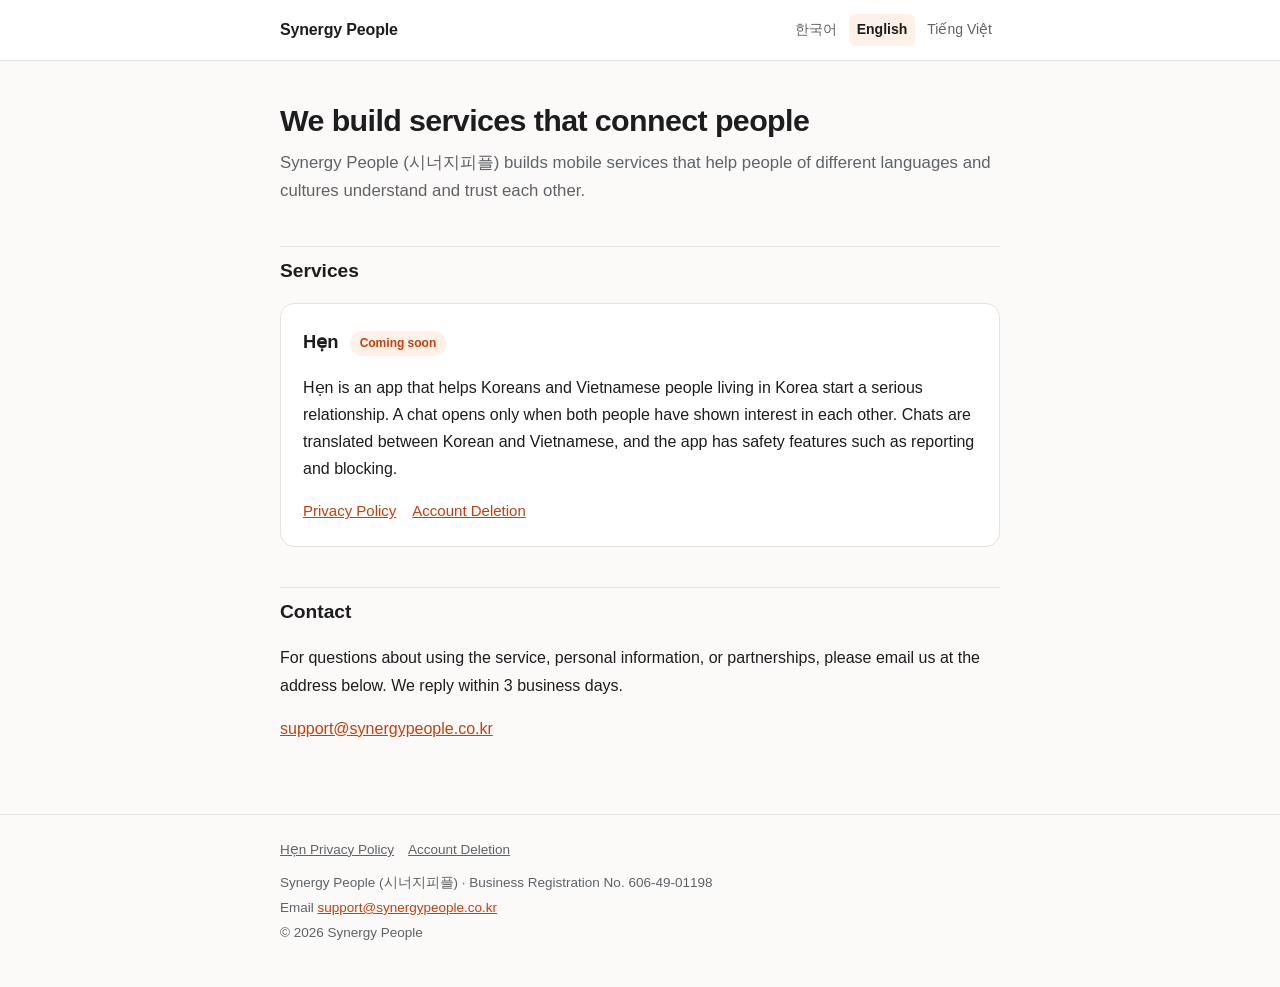
==== en/index.html @ dea3beb9 "Add company site, Hẹn privacy policy and account deletion pages (ko/en/vi) Co-Authored-By: Claude Op" ====
<!doctype html>
<html lang="en">
<head>
<meta charset="utf-8">
<meta name="viewport" content="width=device-width, initial-scale=1">
<title>Synergy People (시너지피플)</title>
<meta name="description" content="Synergy People builds mobile services that connect people with each other.">
<link rel="stylesheet" href="/assets/style.css">
<link rel="alternate" hreflang="ko" href="https://synergypeople.co.kr/">
<link rel="alternate" hreflang="en" href="https://synergypeople.co.kr/en/">
<link rel="alternate" hreflang="vi" href="https://synergypeople.co.kr/vi/">
</head>
<body>
<header class="top"><div class="wrap">
  <a class="brand" href="/en/">Synergy People</a>
  <nav class="lang" aria-label="Language"><a href="/">한국어</a><a href="/en/" aria-current="true">English</a><a href="/vi/">Tiếng Việt</a></nav>
</div></header>

<main><div class="wrap">
  <h1>We build services that connect people</h1>
  <p class="lead">Synergy People (시너지피플) builds mobile services that help people of different languages and cultures understand and trust each other.</p>

  <h2>Services</h2>
  <div class="card">
    <h3>Hẹn <span class="tag">Coming soon</span></h3>
    <p>Hẹn is an app that helps Koreans and Vietnamese people living in Korea start a serious relationship. A chat opens only when both people have shown interest in each other. Chats are translated between Korean and Vietnamese, and the app has safety features such as reporting and blocking.</p>
    <ul class="links">
      <li><a href="/hen/privacy/en/">Privacy Policy</a></li>
      <li><a href="/hen/delete-account/en/">Account Deletion</a></li>
    </ul>
  </div>

  <h2>Contact</h2>
  <p>For questions about using the service, personal information, or partnerships, please email us at the address below. We reply within 3 business days.</p>
  <p><a href="mailto:support@synergypeople.co.kr">support@synergypeople.co.kr</a></p>
</div></main>

<footer class="bottom"><div class="wrap">
  <nav><a href="/hen/privacy/en/">Hẹn Privacy Policy</a><a href="/hen/delete-account/en/">Account Deletion</a></nav>
  <p>Synergy People (시너지피플) · Business Registration No. 606-49-01198</p>
  <p>Email <a href="mailto:support@synergypeople.co.kr">support@synergypeople.co.kr</a></p>
  <p>© 2026 Synergy People</p>
</div></footer>
</body>
</html>
---- assets/style.css ----
:root {
  --bg: #fbfaf8;
  --surface: #ffffff;
  --text: #1d1d1f;
  --muted: #5f6368;
  --line: #e6e3de;
  --accent: #c2410c;
  --accent-soft: #fff1e8;
  --max: 760px;
  color-scheme: light dark;
}
@media (prefers-color-scheme: dark) {
  :root {
    --bg: #141414;
    --surface: #1c1c1e;
    --text: #ededed;
    --muted: #a1a1a6;
    --line: #2e2e30;
    --accent: #fb923c;
    --accent-soft: #2a1c12;
  }
}
* { box-sizing: border-box; }
html { -webkit-text-size-adjust: 100%; }
body {
  margin: 0;
  background: var(--bg);
  color: var(--text);
  font-family: -apple-system, BlinkMacSystemFont, "Apple SD Gothic Neo", "Pretendard", "Segoe UI", Roboto, "Noto Sans KR", "Noto Sans", sans-serif;
  font-size: 16px;
  line-height: 1.7;
  word-break: keep-all;
  overflow-wrap: anywhere;
}
a { color: var(--accent); }
.wrap { max-width: var(--max); margin: 0 auto; padding: 0 20px; }

header.top { border-bottom: 1px solid var(--line); background: var(--surface); }
header.top .wrap { display: flex; align-items: center; justify-content: space-between; gap: 12px; min-height: 60px; flex-wrap: wrap; }
.brand { font-weight: 700; letter-spacing: -0.01em; color: var(--text); text-decoration: none; }
.lang { display: flex; gap: 4px; font-size: 14px; }
.lang a { color: var(--muted); text-decoration: none; padding: 4px 8px; border-radius: 6px; }
.lang a[aria-current="true"] { color: var(--text); background: var(--accent-soft); font-weight: 600; }

main { padding: 40px 0 56px; }
h1 { font-size: 1.9rem; line-height: 1.3; letter-spacing: -0.02em; margin: 0 0 8px; }
h2 { font-size: 1.2rem; margin: 40px 0 10px; padding-top: 8px; border-top: 1px solid var(--line); }
h3 { font-size: 1rem; margin: 22px 0 6px; }
p, li { color: var(--text); }
.lead { color: var(--muted); font-size: 1.05rem; margin: 0 0 28px; }
.meta { color: var(--muted); font-size: 14px; margin: 0 0 24px; }

.card { background: var(--surface); border: 1px solid var(--line); border-radius: 14px; padding: 22px; margin: 16px 0; }
.card h3 { margin-top: 0; font-size: 1.15rem; }
.tag { display: inline-block; font-size: 12px; font-weight: 600; color: var(--accent); background: var(--accent-soft); border-radius: 999px; padding: 2px 10px; margin-left: 6px; vertical-align: middle; }
.links { display: flex; gap: 8px 16px; flex-wrap: wrap; padding: 0; margin: 12px 0 0; list-style: none; font-size: 15px; }

.toc { background: var(--surface); border: 1px solid var(--line); border-radius: 12px; padding: 14px 20px; font-size: 15px; }
.toc ol { margin: 0; padding-left: 20px; }

.table-scroll { overflow-x: auto; margin: 12px 0; -webkit-overflow-scrolling: touch; }
table { border-collapse: collapse; width: 100%; min-width: 520px; font-size: 14.5px; background: var(--surface); }
th, td { border: 1px solid var(--line); padding: 8px 10px; overflow-wrap: break-word; text-align: left; vertical-align: top; }
th { background: var(--accent-soft); font-weight: 600; }
table.wide { min-width: 900px; }

ol.steps { padding-left: 22px; }
ol.steps li { margin: 6px 0; }
.note { border-left: 3px solid var(--accent); background: var(--accent-soft); padding: 10px 14px; border-radius: 0 8px 8px 0; margin: 16px 0; }

footer.bottom { border-top: 1px solid var(--line); color: var(--muted); font-size: 13.5px; padding: 24px 0 40px; }
footer.bottom p { margin: 2px 0; color: var(--muted); }
footer.bottom nav { margin-bottom: 10px; display: flex; gap: 14px; flex-wrap: wrap; }
footer.bottom nav a { color: var(--muted); }
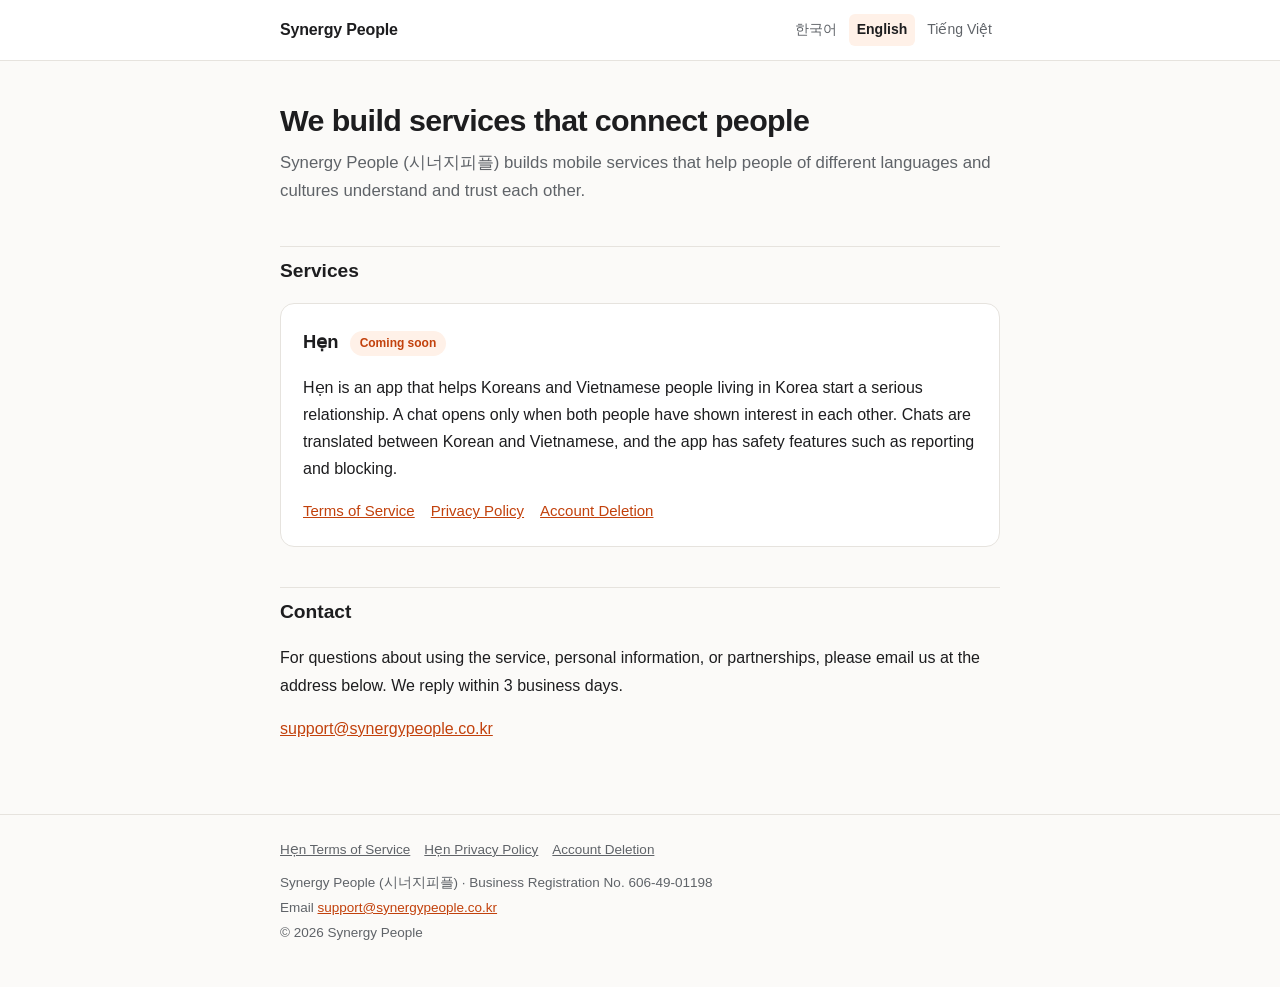
==== commit b959524e: "Add Hẹn terms of service (ko/en/vi) and link it from every page Co-Authored-By: Claude Opus 5.5 <nor" ====
--- a/en/index.html
+++ b/en/index.html
@@ -25,6 +25,7 @@
     <h3>Hẹn <span class="tag">Coming soon</span></h3>
     <p>Hẹn is an app that helps Koreans and Vietnamese people living in Korea start a serious relationship. A chat opens only when both people have shown interest in each other. Chats are translated between Korean and Vietnamese, and the app has safety features such as reporting and blocking.</p>
     <ul class="links">
+      <li><a href="/hen/terms/en/">Terms of Service</a></li>
       <li><a href="/hen/privacy/en/">Privacy Policy</a></li>
       <li><a href="/hen/delete-account/en/">Account Deletion</a></li>
     </ul>
@@ -36,7 +37,7 @@
 </div></main>
 
 <footer class="bottom"><div class="wrap">
-  <nav><a href="/hen/privacy/en/">Hẹn Privacy Policy</a><a href="/hen/delete-account/en/">Account Deletion</a></nav>
+  <nav><a href="/hen/terms/en/">Hẹn Terms of Service</a><a href="/hen/privacy/en/">Hẹn Privacy Policy</a><a href="/hen/delete-account/en/">Account Deletion</a></nav>
   <p>Synergy People (시너지피플) · Business Registration No. 606-49-01198</p>
   <p>Email <a href="mailto:support@synergypeople.co.kr">support@synergypeople.co.kr</a></p>
   <p>© 2026 Synergy People</p>
